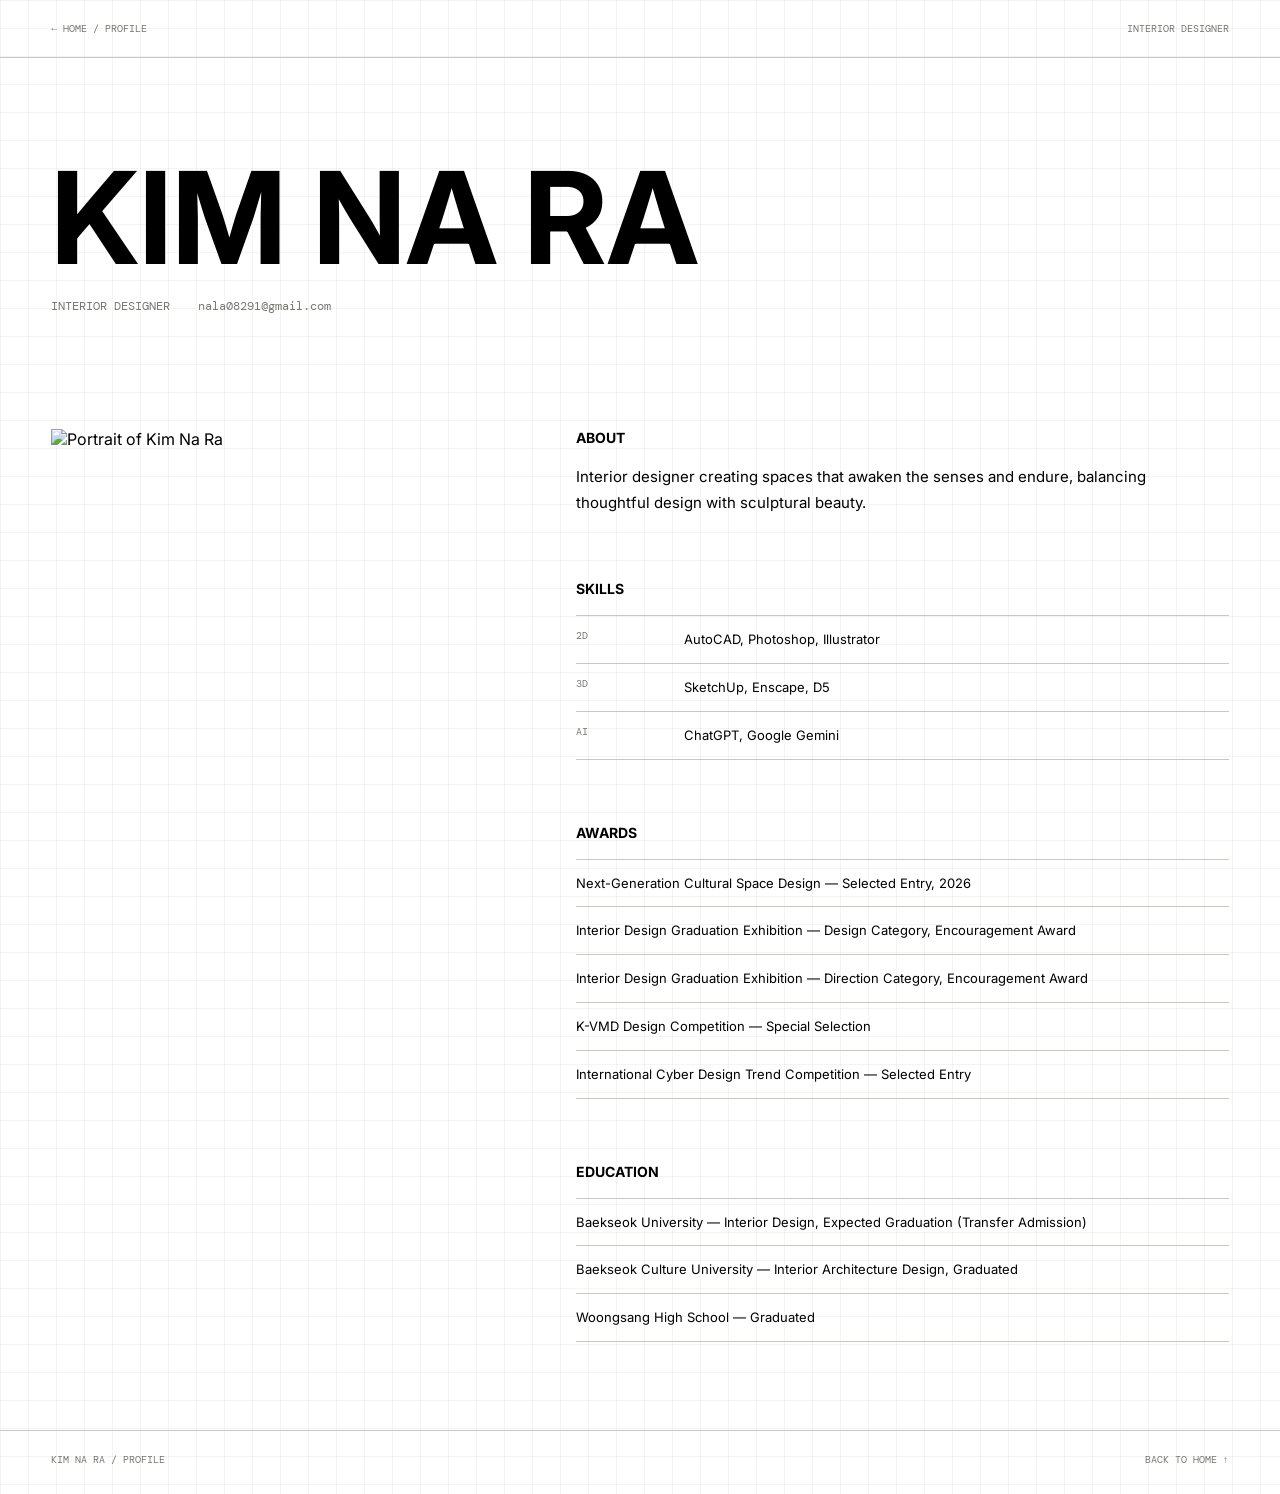
==== profile.html @ 71cdee12 "Upload portfolio files" ====
<!doctype html>
<html lang="en">
  <head>
    <meta charset="utf-8" />
    <meta name="viewport" content="width=device-width, initial-scale=1" />
    <meta name="theme-color" content="#ffffff" />
    <meta name="description" content="Kim Na Ra — interior designer, skills, awards, and education." />
    <title>PROFILE — KIM NA RA</title>
    <link rel="preconnect" href="https://fonts.googleapis.com" />
    <link rel="preconnect" href="https://fonts.gstatic.com" crossorigin />
    <link href="https://fonts.googleapis.com/css2?family=DM+Mono:wght@400;500&amp;family=Inter:wght@400;500;700&amp;display=swap" rel="stylesheet" />
    <link rel="stylesheet" href="styles.css" />
  </head>
  <body class="profile-page-body">
    <header class="profile-page-header">
      <a href="index.html#profile">← HOME / PROFILE</a>
      <span>INTERIOR DESIGNER</span>
    </header>

    <main class="profile-page-main">
      <h1 class="profile-name">KIM NA RA</h1>
      <div class="profile-contact-row">
        <span>INTERIOR DESIGNER</span>
        <a href="mailto:nala08291@gmail.com">nala08291@gmail.com</a>
      </div>

      <div class="profile-content">
        <figure class="profile-portrait">
          <img src="images/profile/portrait.jpg" alt="Portrait of Kim Na Ra" />
        </figure>

        <div class="profile-details">
          <section aria-labelledby="about-title">
            <h2 id="about-title">ABOUT</h2>
            <p class="profile-about">Interior designer creating spaces that awaken the senses and endure, balancing thoughtful design with sculptural beauty.</p>
          </section>

          <section aria-labelledby="skills-title">
            <h2 id="skills-title">SKILLS</h2>
            <div class="profile-skills">
              <div class="profile-skill"><span>2D</span><p>AutoCAD, Photoshop, Illustrator</p></div>
              <div class="profile-skill"><span>3D</span><p>SketchUp, Enscape, D5</p></div>
              <div class="profile-skill"><span>AI</span><p>ChatGPT, Google Gemini</p></div>
            </div>
          </section>

          <section aria-labelledby="awards-title">
            <h2 id="awards-title">AWARDS</h2>
            <ul class="profile-list">
              <li>Next-Generation Cultural Space Design — Selected Entry, 2026</li>
              <li>Interior Design Graduation Exhibition — Design Category, Encouragement Award</li>
              <li>Interior Design Graduation Exhibition — Direction Category, Encouragement Award</li>
              <li>K-VMD Design Competition — Special Selection</li>
              <li>International Cyber Design Trend Competition — Selected Entry</li>
            </ul>
          </section>

          <section aria-labelledby="education-title">
            <h2 id="education-title">EDUCATION</h2>
            <ul class="profile-list">
              <li>Baekseok University — Interior Design, Expected Graduation (Transfer Admission)</li>
              <li>Baekseok Culture University — Interior Architecture Design, Graduated</li>
              <li>Woongsang High School — Graduated</li>
            </ul>
          </section>
        </div>
      </div>
    </main>

    <footer class="profile-page-footer">
      <span>KIM NA RA / PROFILE</span>
      <a href="index.html#profile">BACK TO HOME ↑</a>
    </footer>
  </body>
</html>
---- styles.css ----
:root {
  color-scheme: light;
  --paper: #ffffff;
  --ink: #000000;
  --muted: #777772;
  --line: #c9c9c3;
  --gutter: clamp(20px, 4vw, 64px);
  font-family: "Inter", sans-serif;
  font-synthesis: none;
  text-rendering: optimizeLegibility;
}

* { box-sizing: border-box; }

html {
  scroll-behavior: smooth;
  scroll-padding-top: 0;
}

body {
  margin: 0;
  background: var(--paper);
  color: var(--ink);
}

a { color: inherit; text-decoration: none; }

.mono {
  font-family: "DM Mono", monospace;
  font-size: 10px;
  font-weight: 400;
  letter-spacing: 0;
}

.site-nav a,
.section-bottom a,
.site-footer a { transition: opacity 180ms ease; }

.site-nav {
  display: grid;
  width: min(417px, calc(100% - 24px));
  grid-template-columns: repeat(3, 1fr);
  margin: 50px auto 0;
  transform: translateX(-2px);
  text-align: center;
}

.site-nav a {
  font-family: "Inter", sans-serif;
  font-size: 15px;
  font-weight: 700;
  line-height: 18px;
  transition: opacity 180ms ease;
}

.site-nav a:hover { opacity: 0.55; }

.hero {
  position: relative;
  min-height: 100svh;
  background: #ffffff;
}

.hero-title-wrap {
  position: absolute;
  top: 32.6%;
  right: 0;
  left: 0;
  text-align: center;
}

.hero h1 {
  margin: 0;
  font-family: "Inter", sans-serif;
  font-size: 40px;
  font-weight: 700;
  line-height: 48px;
  letter-spacing: 0;
  white-space: nowrap;
}

.title-period { color: #898983; }

.content-section {
  display: flex;
  min-height: 680px;
  flex-direction: column;
  justify-content: space-between;
  padding: 28px var(--gutter) 24px;
  border-bottom: 1px solid var(--line);
  scroll-margin-top: 0;
}

.section-top,
.section-bottom { display: flex; justify-content: space-between; color: var(--muted); }
.section-top span:first-child { color: var(--ink); }

.section-body {
  display: grid;
  grid-template-columns: minmax(0, 1.4fr) minmax(260px, 0.6fr);
  align-items: end;
  gap: 7vw;
  padding: 100px 0 118px;
}

.section-body h2 {
  margin: 0 0 -0.06em -0.04em;
  font-size: clamp(64px, 10vw, 150px);
  font-weight: 600;
  line-height: 0.86;
  letter-spacing: 0;
}

.section-copy { max-width: 430px; padding-bottom: 4px; }
.section-copy p { margin: 0; }
.section-copy .lead { max-width: 390px; margin-bottom: 26px; font-size: clamp(18px, 2vw, 25px); line-height: 1.4; }
.section-copy > p:not(.lead) { max-width: 350px; color: #64645f; font-size: 13px; line-height: 1.9; }

.text-link {
  display: inline-flex;
  align-items: center;
  gap: 22px;
  margin-top: 38px;
  padding-bottom: 7px;
  border-bottom: 1px solid var(--ink);
  font: 10px "DM Mono", monospace;
}

.text-link:hover,
.section-bottom a:hover,
.site-footer a:hover { opacity: 0.55; }

.profile-preview-body { align-items: center; }
.profile-preview-copy { max-width: 520px; }
.profile-quote { margin: 0; font-size: clamp(20px, 2.8vw, 34px); line-height: 1.45; }
.profile-cta { display: inline-flex; align-items: center; gap: 24px; margin-top: 38px; padding-bottom: 8px; border-bottom: 1px solid var(--ink); font: 10px "DM Mono", monospace; transition: opacity 180ms ease; }
.profile-cta:hover { opacity: 0.55; }

.work-list { margin-top: 42px; border-top: 1px solid var(--line); }
.work-row {
  display: grid;
  grid-template-columns: 32px 1fr auto 16px;
  align-items: center;
  gap: 14px;
  min-height: 52px;
  border-bottom: 1px solid var(--line);
  font-size: 10px;
  transition: padding 180ms ease;
}

.work-row:hover { padding-right: 5px; padding-left: 5px; }
.work-row > span:nth-child(3) { color: var(--muted); }
.work-title:hover { text-decoration: underline; text-underline-offset: 3px; }
.photo-copy { display: flex; min-height: 145px; flex-direction: column; justify-content: space-between; }
.photo-note { color: var(--muted); line-height: 1.8; }
.site-footer { display: flex; justify-content: space-between; padding: 25px var(--gutter) 30px; color: var(--muted); }

.project-header,
.project-footer {
  display: flex;
  align-items: center;
  justify-content: space-between;
  padding: 24px var(--gutter);
  border-bottom: 1px solid var(--line);
  color: var(--muted);
  font: 10px "DM Mono", monospace;
}

.project-header a,
.project-footer a { transition: opacity 180ms ease; }
.project-header a:hover,
.project-footer a:hover { opacity: 0.55; }

.project-main {
  width: min(100%, 1600px);
  margin: 0 auto;
  padding: clamp(54px, 9vw, 120px) var(--gutter) 88px;
}

.project-title-row {
  display: flex;
  align-items: flex-end;
  justify-content: space-between;
  margin-bottom: clamp(32px, 5vw, 68px);
}

.project-title-row h1 {
  margin: 0;
  font-size: clamp(56px, 12vw, 160px);
  font-weight: 700;
  line-height: 0.86;
}

.project-count { color: var(--muted); font: 10px "DM Mono", monospace; }
.project-gallery { display: grid; gap: clamp(36px, 7vw, 96px); }
.project-image { margin: 0; }
.project-image figcaption { margin-bottom: 12px; color: var(--muted); font: 10px "DM Mono", monospace; }
.project-image img { display: block; width: 100%; height: auto; }
.project-footer { border-top: 1px solid var(--line); border-bottom: 0; }

.profile-page-body {
  background-color: var(--paper);
  background-image: linear-gradient(rgba(0, 0, 0, 0.045) 1px, transparent 1px), linear-gradient(90deg, rgba(0, 0, 0, 0.045) 1px, transparent 1px);
  background-size: 28px 28px;
}

.profile-page-header {
  display: flex;
  align-items: center;
  justify-content: space-between;
  padding: 22px var(--gutter);
  border-bottom: 1px solid var(--line);
  color: var(--muted);
  font: 10px "DM Mono", monospace;
}

.profile-page-header a,
.profile-page-footer a { transition: opacity 180ms ease; }
.profile-page-header a:hover,
.profile-page-footer a:hover { opacity: 0.55; }

.profile-page-main { width: min(100%, 1520px); margin: 0 auto; padding: clamp(52px, 8vw, 112px) var(--gutter) 88px; }
.profile-name { margin: 0; font-size: clamp(44px, 10vw, 144px); font-weight: 700; line-height: 0.9; white-space: nowrap; }
.profile-contact-row { display: flex; flex-wrap: wrap; gap: 28px; margin-top: 22px; color: var(--muted); font: 12px "DM Mono", monospace; }
.profile-contact-row a:hover { color: var(--ink); }

.profile-content {
  display: grid;
  grid-template-columns: minmax(220px, 0.8fr) minmax(0, 1.2fr);
  align-items: start;
  gap: clamp(40px, 7vw, 100px);
  margin-top: clamp(58px, 9vw, 124px);
}

.profile-portrait { margin: 0; }
.profile-portrait img { display: block; width: min(100%, 410px); height: auto; }
.profile-details { display: grid; gap: clamp(34px, 5vw, 64px); }
.profile-details section { min-width: 0; }
.profile-details h2 { margin: 0 0 18px; font-size: 14px; font-weight: 700; }
.profile-about { max-width: 620px; margin: 0; font-size: 15px; line-height: 1.75; }
.profile-skills { display: grid; border-top: 1px solid var(--line); }
.profile-skill { display: grid; grid-template-columns: 90px 1fr; gap: 18px; padding: 13px 0; border-bottom: 1px solid var(--line); font-size: 13px; line-height: 1.6; }
.profile-skill span { color: var(--muted); font: 10px "DM Mono", monospace; }
.profile-skill p { margin: 0; }

.profile-list { margin: 0; padding: 0; border-top: 1px solid var(--line); list-style: none; }
.profile-list li { padding: 13px 0; border-bottom: 1px solid var(--line); font-size: 13px; line-height: 1.6; }
.profile-page-footer { display: flex; justify-content: space-between; padding: 22px var(--gutter) 28px; border-top: 1px solid var(--line); color: var(--muted); font: 10px "DM Mono", monospace; }

@media (max-width: 700px) {
  .hero h1 { font-size: clamp(32px, 9.1vw, 40px); }
  .site-nav { width: min(417px, calc(100% - 24px)); margin-top: 50px; }
  .site-nav a { font-size: 15px; }
  .content-section { min-height: 590px; padding-top: 22px; padding-bottom: 20px; }
  .section-top, .section-bottom { gap: 12px; font-size: 8px; }
  .section-top span:nth-child(2) { text-align: center; }
  .section-top span:last-child { text-align: right; }
  .section-body { grid-template-columns: 1fr; gap: 42px; padding: 90px 0; }
  .section-body h2 { font-size: clamp(60px, 16vw, 112px); }
  .section-copy { max-width: none; padding-left: 15vw; }
  .section-copy .lead { font-size: 20px; }
  .work-row { grid-template-columns: 24px 1fr 68px 12px; gap: 7px; font-size: 8px; }
  .photo-copy { min-height: 125px; }
  .site-footer { flex-wrap: wrap; gap: 18px; font-size: 8px; }
  .project-header, .project-footer { padding-top: 20px; padding-bottom: 20px; }
  .project-main { padding-top: 56px; padding-bottom: 56px; }
  .project-title-row { align-items: flex-start; flex-direction: column; gap: 18px; }
  .project-title-row h1 { font-size: clamp(56px, 16vw, 96px); }
  .profile-page-header { gap: 16px; font-size: 8px; }
  .profile-page-main { padding-top: 54px; padding-bottom: 56px; }
  .profile-name { font-size: clamp(36px, 10vw, 72px); }
  .profile-contact-row { gap: 14px; font-size: 10px; }
  .profile-content { grid-template-columns: 1fr; gap: 42px; margin-top: 54px; }
  .profile-portrait img { width: min(100%, 320px); }
  .profile-skill { grid-template-columns: 54px 1fr; gap: 12px; font-size: 12px; }
  .profile-list li { font-size: 12px; }
  .profile-page-footer { gap: 14px; font-size: 8px; }
}

@media (max-width: 380px) {
  .hero h1 { font-size: 32px; }
  .section-top span:last-child { max-width: 110px; }
  .work-row { font-size: 7px; }
  .profile-name { font-size: 31px; }
}

@media (prefers-reduced-motion: reduce) {
  *, *::before, *::after { scroll-behavior: auto !important; animation-duration: 0.01ms !important; transition-duration: 0.01ms !important; }
}
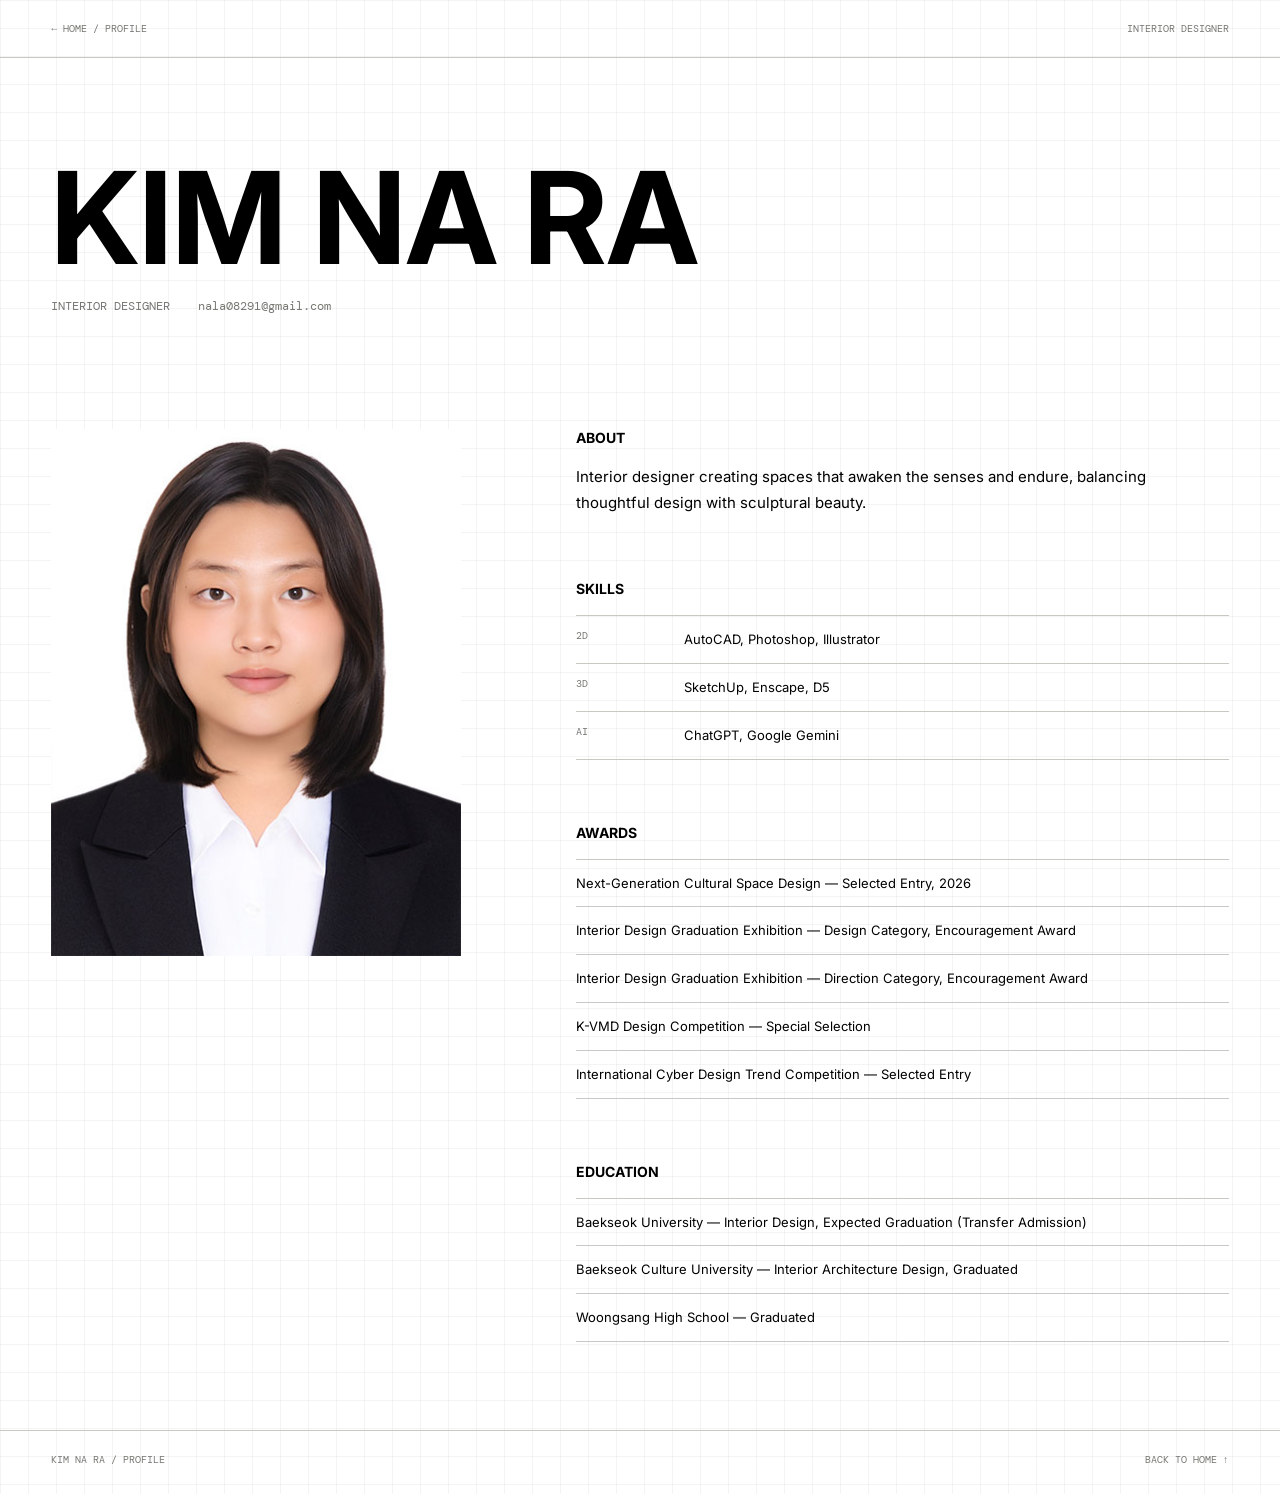
==== commit f5132184: "Add files via upload" ====
--- a/profile.html
+++ b/profile.html
@@ -10,6 +10,7 @@
     <link rel="preconnect" href="https://fonts.gstatic.com" crossorigin />
     <link href="https://fonts.googleapis.com/css2?family=DM+Mono:wght@400;500&amp;family=Inter:wght@400;500;700&amp;display=swap" rel="stylesheet" />
     <link rel="stylesheet" href="styles.css" />
+    <script src="script.js" defer></script>
   </head>
   <body class="profile-page-body">
     <header class="profile-page-header">
@@ -71,5 +72,11 @@
       <span>KIM NA RA / PROFILE</span>
       <a href="index.html#profile">BACK TO HOME ↑</a>
     </footer>
+    <div class="cursor-dot" aria-hidden="true">
+      <span class="cursor-trail-three" data-cursor-part></span>
+      <span class="cursor-trail-two" data-cursor-part></span>
+      <span class="cursor-trail-one" data-cursor-part></span>
+      <span class="cursor-core" data-cursor-part></span>
+    </div>
   </body>
 </html>
--- a/styles.css
+++ b/styles.css
@@ -4,6 +4,7 @@
   --ink: #000000;
   --muted: #777772;
   --line: #c9c9c3;
+  --cursor-red: #f1263c;
   --gutter: clamp(20px, 4vw, 64px);
   font-family: "Inter", sans-serif;
   font-synthesis: none;
@@ -24,6 +25,67 @@
 }
 
 a { color: inherit; text-decoration: none; }
+
+.cursor-dot { display: none; }
+
+@media (hover: hover) and (pointer: fine) {
+  body.has-custom-cursor,
+  body.has-custom-cursor * { cursor: none !important; }
+
+  body.has-custom-cursor .cursor-dot {
+    position: fixed;
+    z-index: 9999;
+    inset: 0;
+    display: block;
+    opacity: 0;
+    pointer-events: none;
+    transition: opacity 120ms ease;
+  }
+
+  body.has-custom-cursor .cursor-dot.is-visible { opacity: 1; }
+
+  .cursor-dot span {
+    position: absolute;
+    top: 0;
+    left: 0;
+    display: block;
+    border-radius: 50%;
+    pointer-events: none;
+    transform: translate(-50%, -50%);
+  }
+
+  .cursor-core {
+    width: 18px;
+    height: 18px;
+    background: var(--cursor-red);
+    box-shadow: 0 0 12px rgba(241, 38, 60, 0.4);
+    transition: width 150ms ease, height 150ms ease;
+  }
+
+  .cursor-trail-one {
+    width: 13px;
+    height: 13px;
+    background: rgba(241, 38, 60, 0.48);
+    transition: left 100ms ease-out, top 100ms ease-out;
+  }
+
+  .cursor-trail-two {
+    width: 10px;
+    height: 10px;
+    background: rgba(241, 38, 60, 0.3);
+    transition: left 190ms ease-out, top 190ms ease-out;
+  }
+
+  .cursor-trail-three {
+    width: 7px;
+    height: 7px;
+    background: rgba(241, 38, 60, 0.16);
+    transition: left 290ms ease-out, top 290ms ease-out;
+  }
+
+  body.has-custom-cursor .cursor-dot.is-over-link .cursor-core { width: 24px; height: 24px; }
+  body.has-custom-cursor .cursor-dot.is-initializing span { transition: none !important; }
+}
 
 .mono {
   font-family: "DM Mono", monospace;
